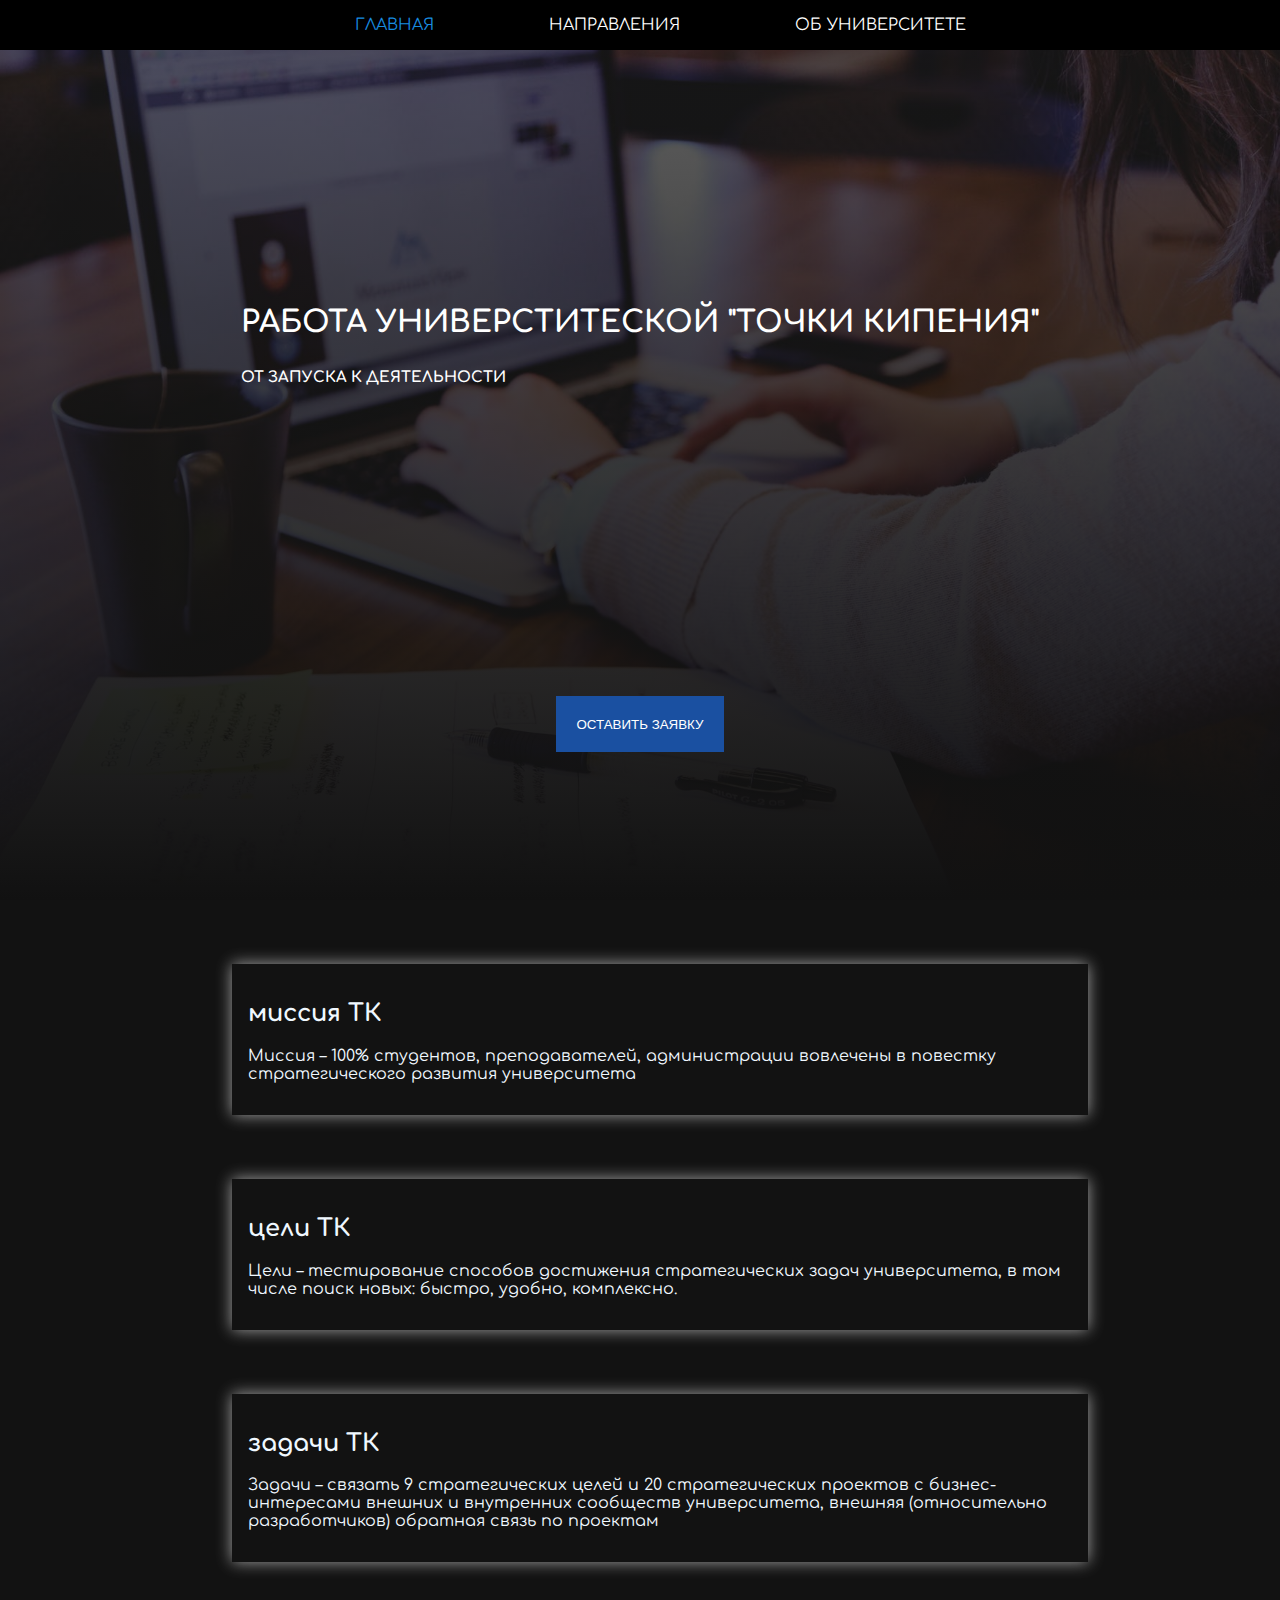
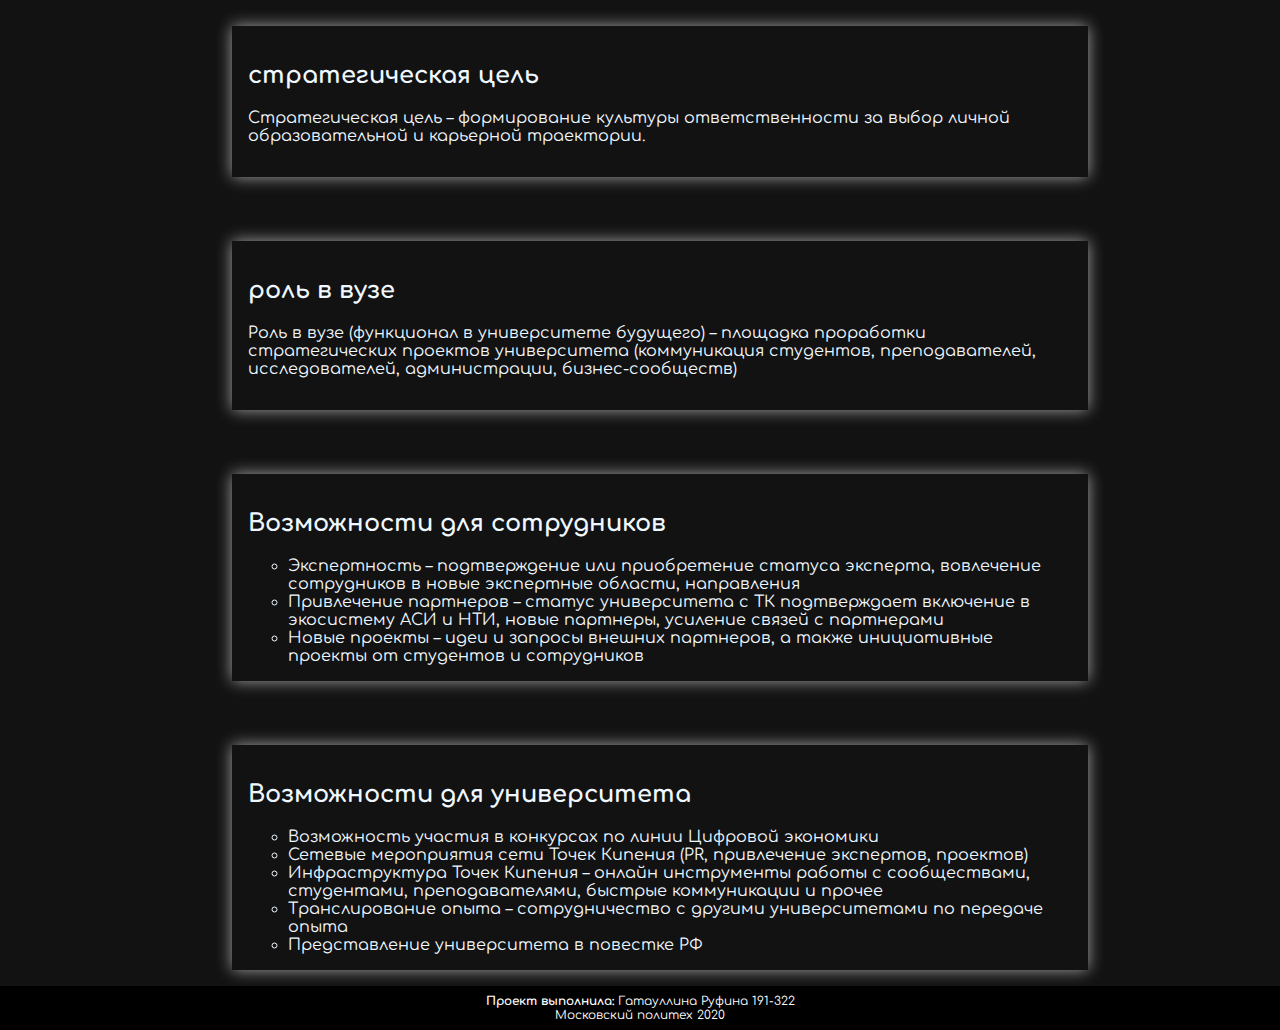
==== index.html @ d575e001 "commit5" ====
<!DOCTYPE html>
<html lang="en">
<head>
    <meta charset="UTF-8">
    <meta name="viewport" content="width=device-width, initial-scale=1.0">
    <meta http-equiv="X-UA-Compatible" content="ie=edge">
    <link rel="shortcut icon" href="img/logo.ico" type="image/x-icon">
    <link rel="stylesheet" media="print" href="styles/print.css">
    <link href="https://fonts.googleapis.com/css2?family=Comfortaa&display=swap" rel="stylesheet">
    <link rel="stylesheet" href="styles/main.css">
    <script
  src="https://code.jquery.com/jquery-3.5.1.min.js"
  integrity="sha256-9/aliU8dGd2tb6OSsuzixeV4y/faTqgFtohetphbbj0="
  crossorigin="anonymous"></script>
    <title>Точка кипения</title>
</head>
<body>
    <div class="header">
        <div class="header__menu">
            <ul class="container">
                <li class="active"><a href="#" class="active">Главная</a></li>
                <li><a href="pages/index2.html">Направления</a></li>
                <li><a href="pages/index3.html">Об университете</a></li>
            </ul>
        </div>
        <div class="header__text">
            <p>Работа универститеской "Точки кипения"</p>
            <p>от запуска к деятельности</p>
        </div>
        <div class="header__action">
            <button class="request">Оставить заявку</button>
        </div>
    </div>
    <div class="main container">
        <ul>
            <li class="card">
                <h2>миссия ТК</h2>
                <p>Миссия – 100% студентов, преподавателей, администрации вовлечены в повестку стратегического развития университета</p>
            </li>
            <li class="card">
                <h2>цели ТК</h2>
                <p>Цели – тестирование способов достижения стратегических задач университета,
                        в том числе поиск новых: быстро, удобно, комплексно.
                </p>
                </li>
            <li class="card">
                <h2>задачи ТК</h2>
                <p>Задачи – связать 9 стратегических целей и 20 стратегических проектов с бизнес-
                        интересами внешних и внутренних сообществ университета, внешняя (относительно разработчиков) обратная связь по проектам
                </p>
            </li>
            <li class="card"> 
                <h2>стратегическая цель</h2>
                <p>Стратегическая цель – формирование культуры ответственности за выбор
                        личной образовательной и карьерной траектории.
                </p>
            </li>
            <li class="card">
                <h2>роль в вузе</h2>
                <p>
                    Роль в вузе (функционал в университете будущего) – площадка проработки стратегических проектов университета (коммуникация студентов, преподавателей, исследователей, администрации, бизнес-сообществ)
                </p>
            </li>
            <li class="card">
                <h2>Возможности для сотрудников</h2>
                    <ul>    
                        <li> Экспертность – подтверждение или приобретение статуса эксперта, вовлечение сотрудников в новые экспертные области, направления</li>
                        <li> Привлечение партнеров – статус университета с ТК подтверждает включение в экосистему АСИ и НТИ, новые партнеры, усиление связей с партнерами</li>
                        <li> Новые проекты – идеи и запросы внешних партнеров, а также инициативные проекты от студентов и сотрудников</li>
                    </ul>
            </li>
            <li class="card">
                <h2>Возможности для университета</h2>
                <ul>
                    <li>Возможность участия в конкурсах по линии Цифровой экономики</li>
                    <li>Сетевые мероприятия сети Точек Кипения (PR, привлечение экспертов, проектов)</li>
                    <li>Инфраструктура Точек Кипения – онлайн инструменты работы с сообществами, студентами, преподавателями, быстрые коммуникации и прочее</li>
                    <li>Транслирование опыта – сотрудничество с другими университетами по передаче опыта</li>
                    <li>Представление университета в повестке РФ</li>
                </ul>
            </li>
        </ul>
    </div>
    <div class="footer">
        <p><strong>Проект выполнила:</strong> Гатауллина Руфина 191-322<br>
            Московский политех 2020
        </p>
    </div>
    <div class="modalwindow">
        <div class="modalwindow__inner">
            <form action="" method="POST">
                <label for="name">Имя:</label><br>
                <input id="name" type="text" placeholder="Rufina"><br>
                <label for="tel">Телефон:</label><br>
                <input id="tel" type="text" placeholder="79163396532"><br>
                <label for="email">Почта:</label><br>
                <input id="email" type="text" placeholder="example@gmail.com"><br>
                <textarea name="message" id="message"  placeholder="Введите ваше сообщение"></textarea><br>
                <input class="button" type="submit" value="Отправить">
            </form>
        </div>
    </div>
    <script>
            $('.button').click(function(){
                $('.modalwindow').css({
                    'display': 'none'
                })
            })
            $('.request').click(function(){
                $('.modalwindow').css({
                    'display': 'block'
                })
            })
        </script>    
</body>
</html>
---- styles/main.css ----
body {
  margin: 0%;
  box-sizing: border-box;
  padding: 0%;
  font-family: 'Comfortaa', cursive;
  background-color: rgba(0, 0, 0, 0.93);
}

body div.header {
  background-image: linear-gradient(to bottom, rgba(0, 0, 0, 0.61), #111111), url("../img/main2.jpg");
  height: 100vh;
  background-size: cover;
  align-items: center;
  display: flex;
  flex-direction: column;
  justify-content: space-around;
}

body div.header div.header__action button {
  padding: 1.3rem;
  background-color: #1a50a1;
  border: none;
  text-transform: uppercase;
  transition: 0.5s all;
  color: white;
}

body div.header div.header__action button:hover {
  cursor: pointer;
  box-shadow: 4px 4px 30px inset #072552;
}

body div.header div.header__text {
  margin-top: 10%;
}

body div.header div.header__text p:nth-child(1) {
  font-size: 30px;
  font-weight: 900;
  color: white;
  text-transform: uppercase;
}

body div.header div.header__text p:nth-child(2) {
  font-size: 15px;
  font-weight: 900;
  color: white;
  text-transform: uppercase;
}

body div.header div.header__menu {
  display: flex;
  flex-direction: row;
  justify-content: space-around;
  top: 0%;
  position: fixed;
  transition: 0.6s all;
  width: 100%;
  padding-left: 40px;
  padding-right: 40px;
  z-index: 10;
  background-color: black;
}

body div.header div.header__menu ul.container {
  width: 80%;
  margin-left: auto;
  margin-right: auto;
  text-align: center;
}

body div.header div.header__menu ul li {
  list-style: none;
  align-self: center;
  display: inline-block;
  margin-left: 55px;
  margin-right: 55px;
}

body div.header div.header__menu ul {
  margin-top: 16px;
  text-align: center;
}

body div.header div.header__menu ul li a {
  text-decoration: none;
  color: white;
  text-transform: uppercase;
  transition: 0.5s all;
}

body div.header div.header__menu ul li a.active {
  color: #188de0;
}

body div.header div.header__menu ul li:hover a {
  color: #188de0;
}

body div.main ul li.card {
  list-style: none;
  box-shadow: 0 0 15px rgba(255, 255, 255, 0.616);
  padding: 1rem;
  margin-top: 4rem;
  text-align: left;
  color: aliceblue;
}

body .container {
  width: 70%;
  margin-left: auto;
  margin-right: auto;
  text-align: center;
}

body div.footer {
  background-color: black;
  color: white;
  padding: 0.5rem;
  text-align: center;
}

body div.footer p {
  margin: 0%;
  font-size: 12px;
}

body div.modalwindow {
  display: none;
  width: 100%;
  background-color: rgba(0, 0, 0, 0.863);
  position: absolute;
  top: 0%;
  height: 100%;
}

body div.modalwindow div.modalwindow__inner {
  background-color: rgba(255, 255, 255, 0.93);
  display: block;
  width: 40%;
  margin-left: auto;
  margin-right: auto;
  text-align: center;
  border-radius: 12px;
  padding: 1rem;
  margin-top: 10%;
}

body div.modalwindow div.modalwindow__inner input[type=text] {
  border-radius: 4px;
  padding: 0.5rem;
  border: none;
  width: 30%;
}

body div.modalwindow div.modalwindow__inner textarea {
  border-radius: 4px;
  border: none;
  margin-top: 20px;
  width: 30%;
}

body div.modalwindow div.modalwindow__inner input[type=submit] {
  padding: 1rem;
  background-color: #1a50a1;
  border: none;
  text-transform: uppercase;
  transition: 0.4s all;
  color: white;
}

body div.modalwindow div.modalwindow__inner input[type=submit]:hover {
  cursor: pointer;
  box-shadow: 4px 4px 30px inset #0d3879;
}
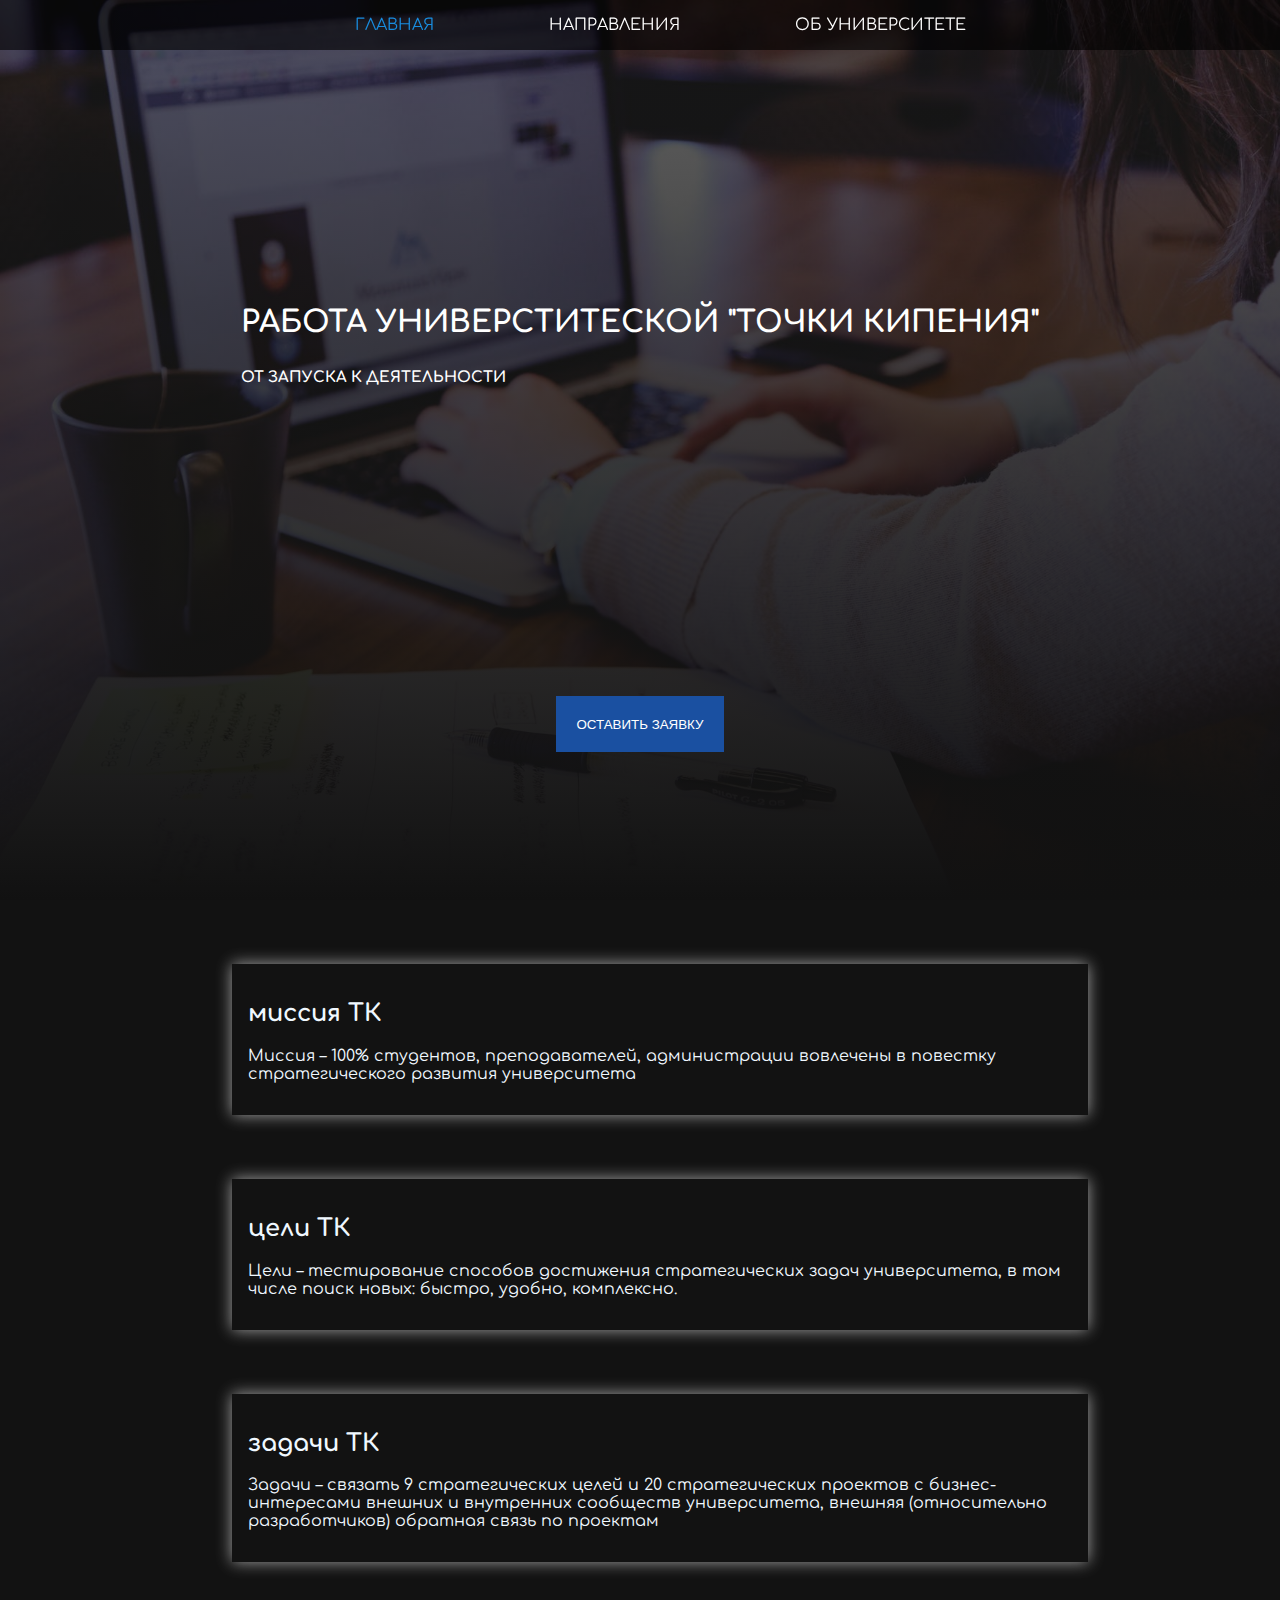
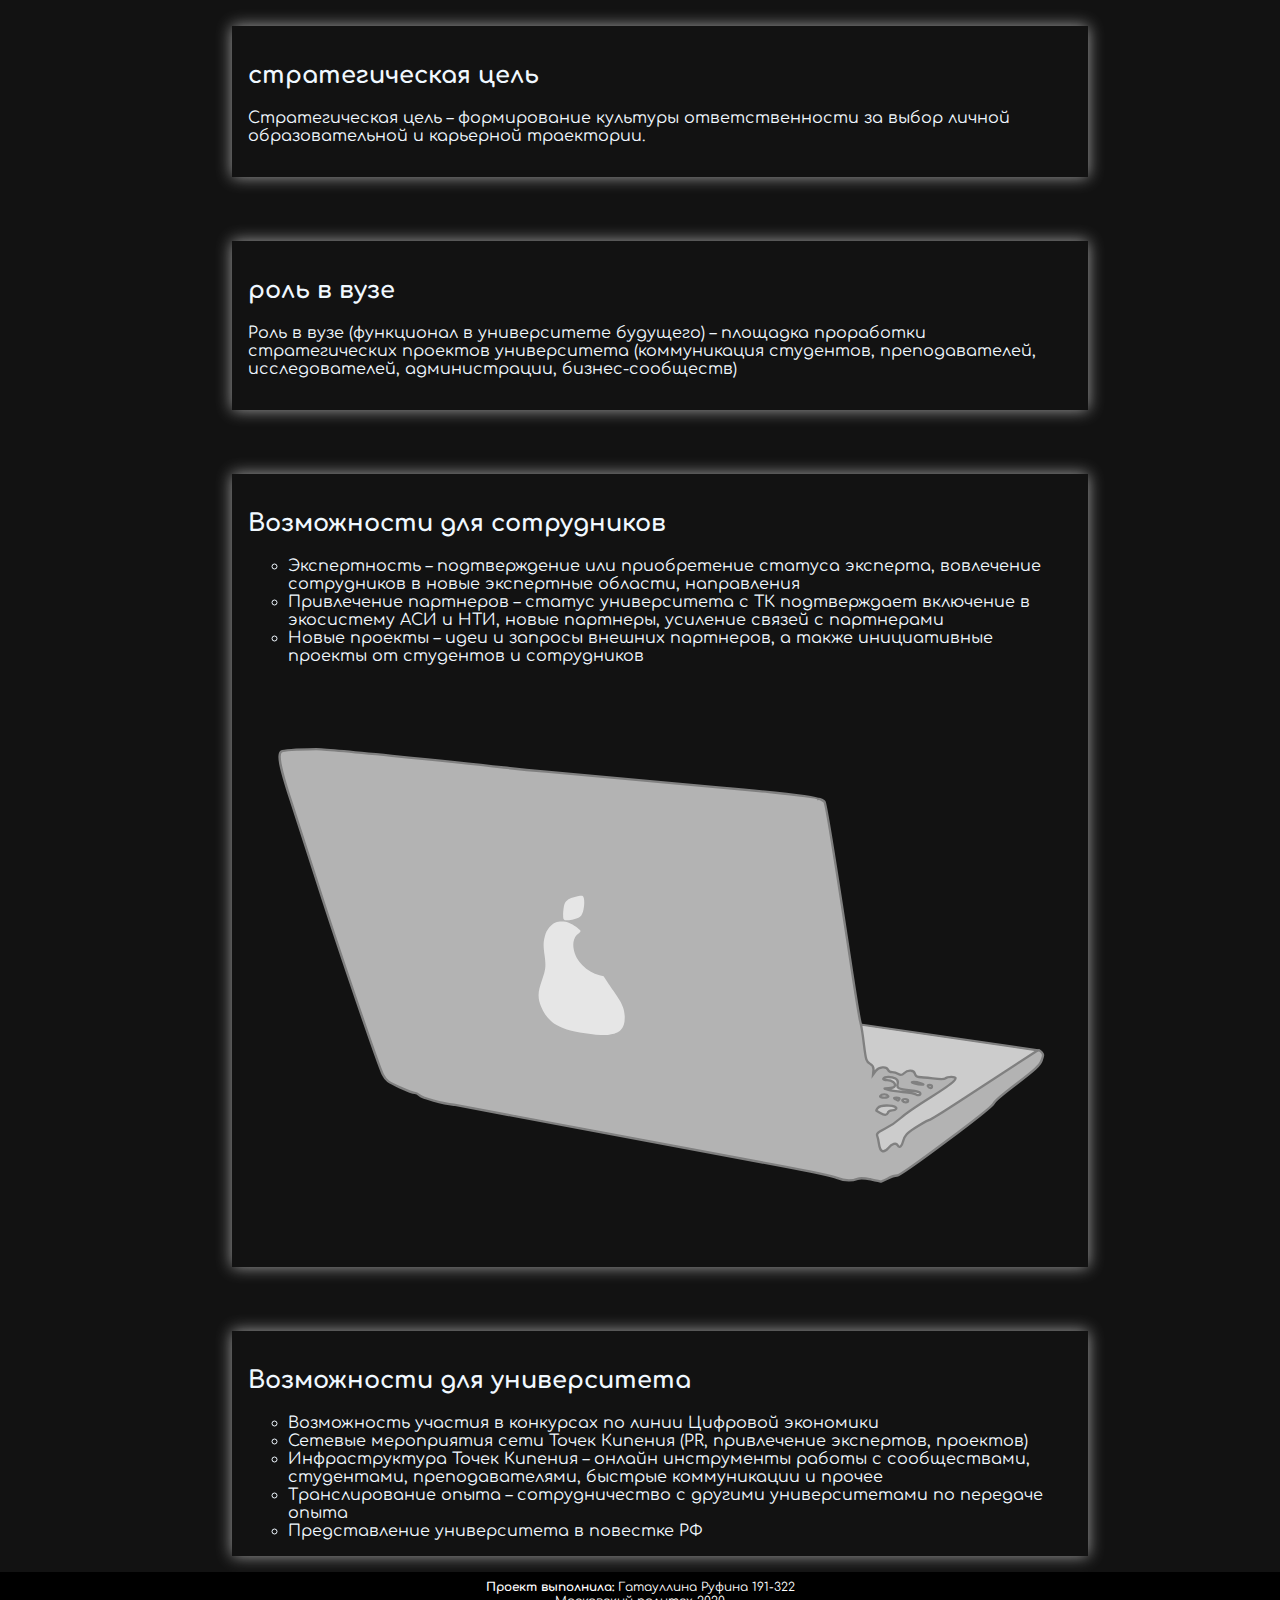
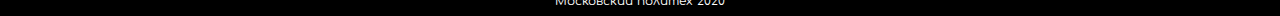
==== commit 8bfb4e43: "commit7" ====
--- a/index.html
+++ b/index.html
@@ -68,6 +68,7 @@
                         <li> Привлечение партнеров – статус университета с ТК подтверждает включение в экосистему АСИ и НТИ, новые партнеры, усиление связей с партнерами</li>
                         <li> Новые проекты – идеи и запросы внешних партнеров, а также инициативные проекты от студентов и сотрудников</li>
                     </ul>
+                    <img src="img/1379688576.svg" alt="">
             </li>
             <li class="card">
                 <h2>Возможности для университета</h2>
--- a/styles/print.css
+++ b/styles/print.css
@@ -0,0 +1,55 @@
+body { 
+    font-size: 14px !important;
+}
+
+li.card {
+    margin-top: 5px !important;
+    padding: 0% !important;
+}
+.header{
+    display:none !important;
+}
+.main div {
+padding: 0% !important;
+margin: 0% !important;
+}
+.main div img{
+    width: 50% !important;
+}
+@media print {
+    p,a{
+        font-size: 14px !important;
+    }
+    h2{
+        font-size: 17px !important;
+    }
+    h1{
+        font-size: 20px !important;
+    }
+}
+/* при печати добовляются отступы */
+@media print {
+     @page{ 
+         margin: 1cm;}}
+/* убираем фон и прочее */
+@media print {
+    *,
+    *:before,
+    *:after {
+              background: transparent !important;
+              color: #000 !important;
+              /* Black prints faster */
+              box-shadow: none !important;
+              text-shadow: none !important;
+              margin: 0%;
+              padding: 0%;
+            }
+}
+
+    /* отражение ссылок */
+a[href]:after{
+content: " (" attr(href) ")";}
+
+img {
+    page-break-inside: avoid;
+  }--- a/styles/main.css
+++ b/styles/main.css
@@ -59,7 +59,7 @@
   padding-left: 40px;
   padding-right: 40px;
   z-index: 10;
-  background-color: black;
+  background-color: rgba(0, 0, 0, 0.61);
 }
 
 body div.header div.header__menu ul.container {
